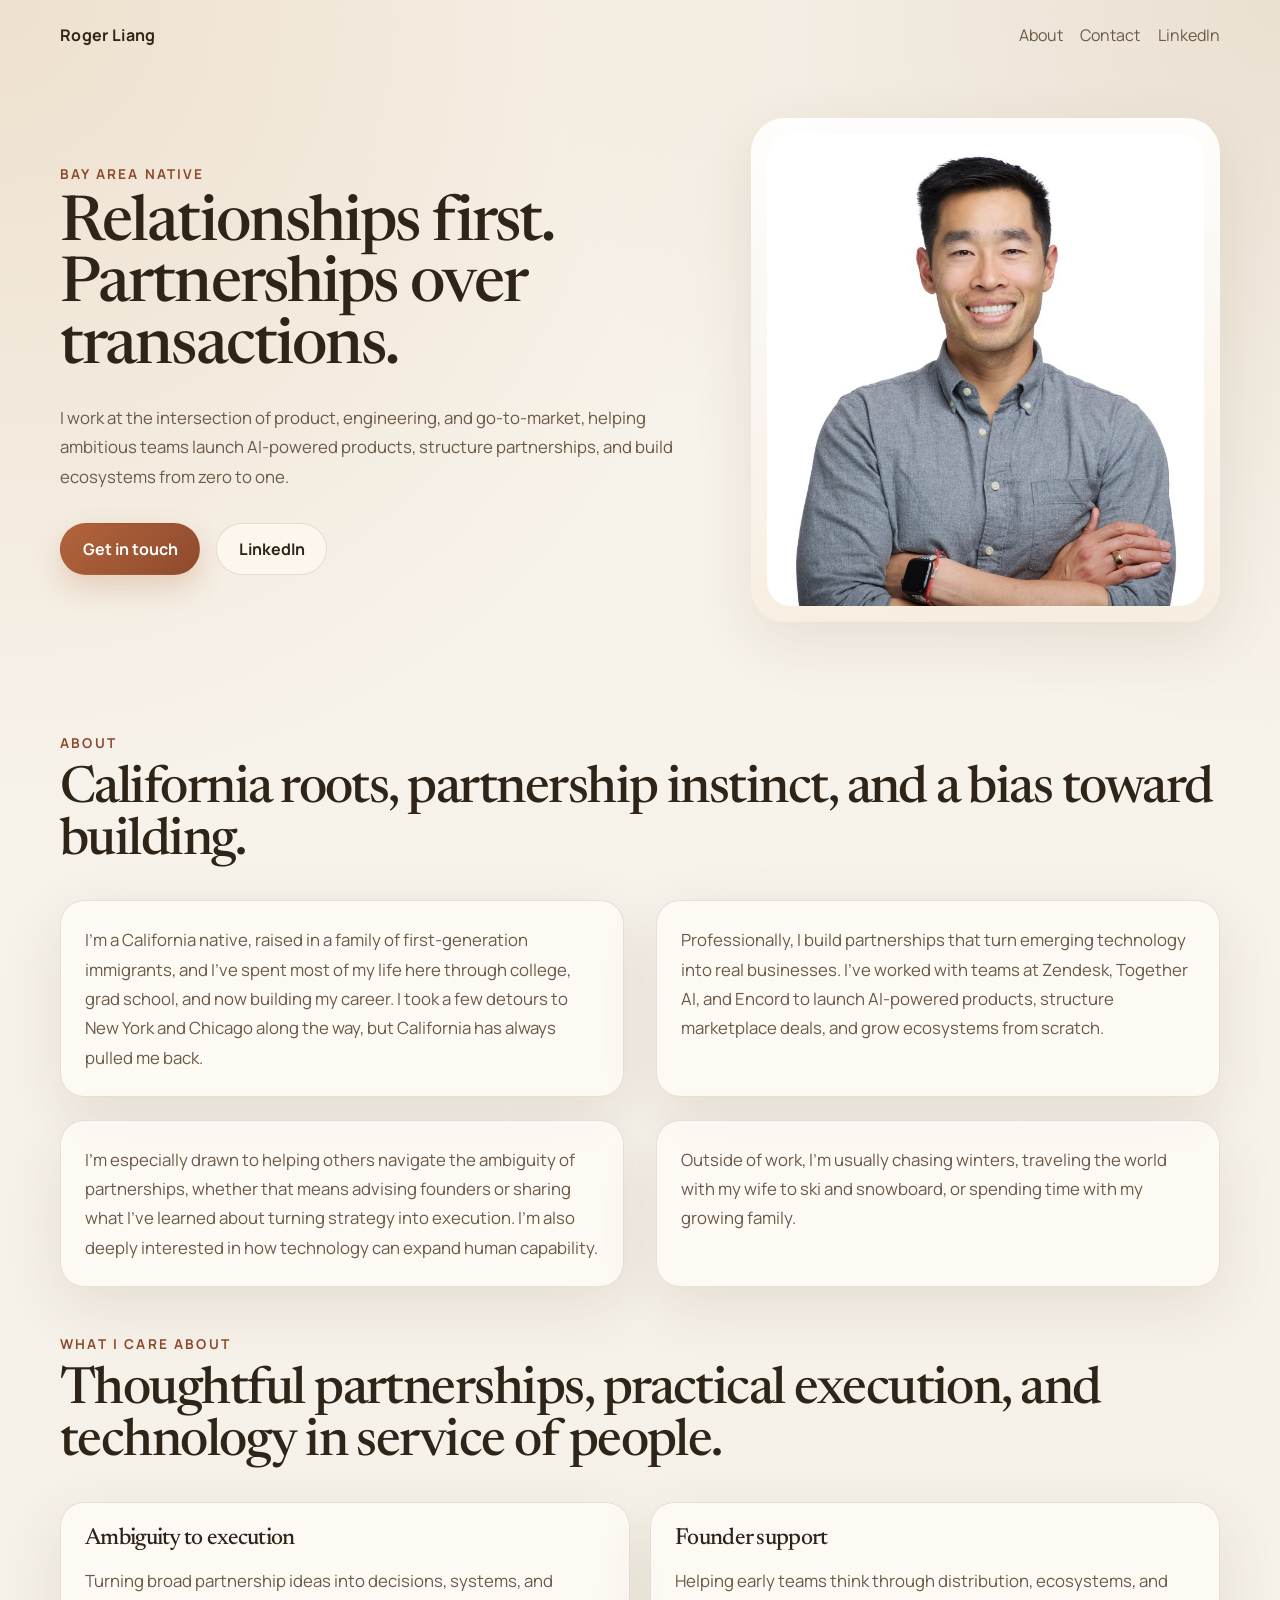
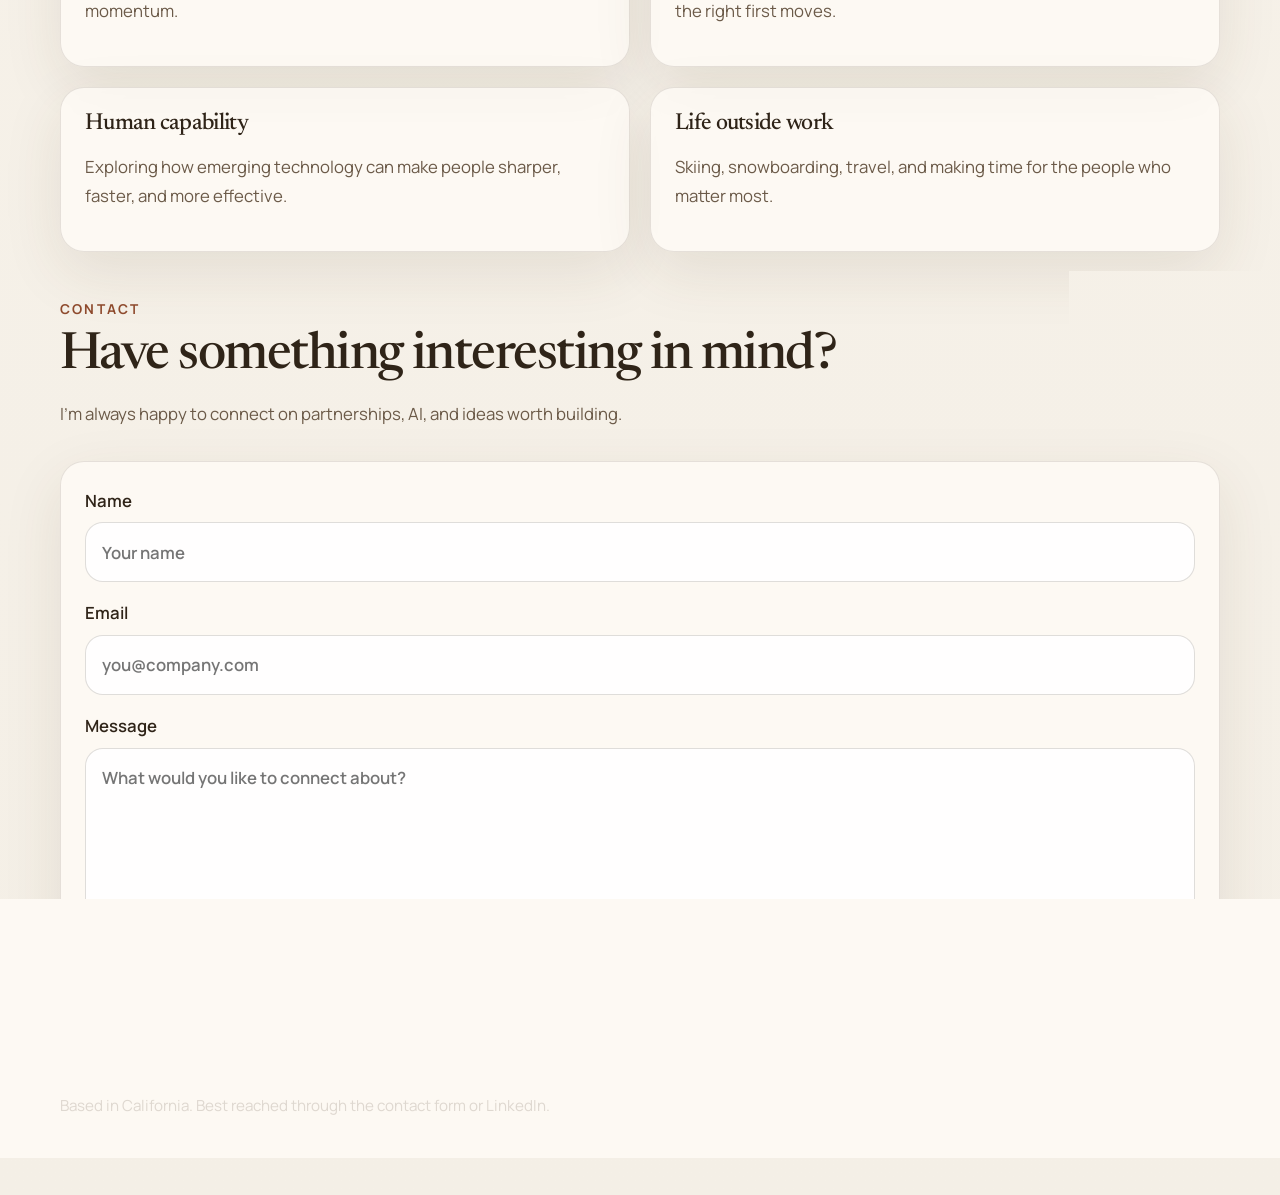
==== index.html @ 847a9113 "Initial personal site" ====
<!DOCTYPE html>
<html lang="en">
  <head>
    <meta charset="UTF-8" />
    <meta name="viewport" content="width=device-width, initial-scale=1.0" />
    <title>Roger Liang | Bay Area Native</title>
    <meta
      name="description"
      content="Roger Liang builds partnerships that turn emerging technology into real businesses."
    />
    <link rel="preconnect" href="https://fonts.googleapis.com" />
    <link rel="preconnect" href="https://fonts.gstatic.com" crossorigin />
    <link
      href="https://fonts.googleapis.com/css2?family=Manrope:wght@400;500;600;700&family=Newsreader:opsz,wght@6..72,400;6..72,500;6..72,600&display=swap"
      rel="stylesheet"
    />
    <link rel="stylesheet" href="./styles.css" />
  </head>
  <body>
    <div class="page-shell">
      <header class="site-header">
        <a class="brand" href="#top">Roger Liang</a>
        <nav class="site-nav" aria-label="Primary">
          <a href="#about">About</a>
          <a href="#contact">Contact</a>
          <a href="https://linkedin.com/in/rogerliang" target="_blank" rel="noreferrer">
            LinkedIn
          </a>
        </nav>
      </header>

      <main id="top">
        <section class="hero">
          <div class="hero-copy">
            <p class="eyebrow">Bay Area Native</p>
            <h1>Relationships first. Partnerships over transactions.</h1>
            <p class="lede">
              I work at the intersection of product, engineering, and go-to-market,
              helping ambitious teams launch AI-powered products, structure partnerships,
              and build ecosystems from zero to one.
            </p>
            <div class="hero-actions">
              <a class="button button-primary" href="#contact">Get in touch</a>
              <a
                class="button button-secondary"
                href="https://linkedin.com/in/rogerliang"
                target="_blank"
                rel="noreferrer"
              >
                LinkedIn
              </a>
            </div>
          </div>

          <figure class="hero-photo">
            <img src="./assets/headshot.jpeg" alt="Portrait of Roger Liang smiling." />
          </figure>
        </section>

        <section class="section section-story" id="about">
          <div class="section-heading">
            <p class="section-label">About</p>
            <h2>California roots, partnership instinct, and a bias toward building.</h2>
          </div>
          <div class="story-grid">
            <p>
              I’m a California native, raised in a family of first-generation immigrants,
              and I’ve spent most of my life here through college, grad school, and now
              building my career. I took a few detours to New York and Chicago along the
              way, but California has always pulled me back.
            </p>
            <p>
              Professionally, I build partnerships that turn emerging technology into real
              businesses. I’ve worked with teams at Zendesk, Together AI, and Encord to
              launch AI-powered products, structure marketplace deals, and grow ecosystems
              from scratch.
            </p>
            <p>
              I’m especially drawn to helping others navigate the ambiguity of partnerships,
              whether that means advising founders or sharing what I’ve learned about
              turning strategy into execution. I’m also deeply interested in how technology
              can expand human capability.
            </p>
            <p>
              Outside of work, I’m usually chasing winters, traveling the world with my
              wife to ski and snowboard, or spending time with my growing family.
            </p>
          </div>
        </section>

        <section class="section section-values">
          <div class="section-heading">
            <p class="section-label">What I Care About</p>
            <h2>Thoughtful partnerships, practical execution, and technology in service of people.</h2>
          </div>

          <div class="values-grid">
            <div class="value-card">
              <h3>Ambiguity to execution</h3>
              <p>Turning broad partnership ideas into decisions, systems, and momentum.</p>
            </div>
            <div class="value-card">
              <h3>Founder support</h3>
              <p>Helping early teams think through distribution, ecosystems, and the right first moves.</p>
            </div>
            <div class="value-card">
              <h3>Human capability</h3>
              <p>Exploring how emerging technology can make people sharper, faster, and more effective.</p>
            </div>
            <div class="value-card">
              <h3>Life outside work</h3>
              <p>Skiing, snowboarding, travel, and making time for the people who matter most.</p>
            </div>
          </div>
        </section>

        <section class="section section-contact" id="contact">
          <div class="section-heading">
            <p class="section-label">Contact</p>
            <h2>Have something interesting in mind?</h2>
            <p class="contact-intro">
              I’m always happy to connect on partnerships, AI, and ideas worth building.
            </p>
          </div>

          <div class="contact-card">
            <p class="form-status" id="form-status" hidden>
              Thanks for reaching out. Your message is on its way.
            </p>
            <form
              action="https://formsubmit.co/roger@rogerliang.com"
              method="POST"
              class="contact-form"
            >
              <input type="hidden" name="_subject" value="New message from rogerliang.com" />
              <input type="hidden" name="_captcha" value="false" />
              <input type="hidden" name="_template" value="table" />
              <input type="hidden" name="_next" value="https://rogerliang.com/?message=sent" />

              <label>
                Name
                <input type="text" name="name" placeholder="Your name" autocomplete="name" required />
              </label>

              <label>
                Email
                <input
                  type="email"
                  name="email"
                  placeholder="you@company.com"
                  autocomplete="email"
                  required
                />
              </label>

              <label>
                Message
                <textarea
                  name="message"
                  rows="6"
                  placeholder="What would you like to connect about?"
                  required
                ></textarea>
              </label>

              <button class="button button-primary button-full" type="submit">
                Send message
              </button>
            </form>
          </div>
        </section>
      </main>

      <footer class="site-footer">
        <p>Based in California. Best reached through the contact form or LinkedIn.</p>
      </footer>
    </div>

    <script>
      const status = document.getElementById("form-status");
      const params = new URLSearchParams(window.location.search);

      if (params.get("message") === "sent" && status) {
        status.hidden = false;
      }
    </script>
  </body>
</html>
---- styles.css ----
:root {
  --bg: #f4efe6;
  --surface: rgba(255, 252, 247, 0.78);
  --surface-strong: #fffaf2;
  --border: rgba(58, 45, 31, 0.12);
  --text: #2f2418;
  --muted: #6b5a48;
  --accent: #b3643c;
  --accent-deep: #8e4a2d;
  --shadow: 0 20px 60px rgba(79, 58, 34, 0.1);
  --radius: 24px;
  --max-width: 1160px;
}

* {
  box-sizing: border-box;
}

html {
  scroll-behavior: smooth;
}

body {
  margin: 0;
  font-family: "Manrope", sans-serif;
  color: var(--text);
  background:
    radial-gradient(circle at top left, rgba(211, 176, 132, 0.28), transparent 26%),
    radial-gradient(circle at top right, rgba(170, 139, 96, 0.18), transparent 24%),
    linear-gradient(180deg, #f8f3eb 0%, var(--bg) 100%);
  min-height: 100vh;
}

img {
  display: block;
  max-width: 100%;
}

a {
  color: inherit;
}

.page-shell {
  width: min(calc(100% - 2rem), var(--max-width));
  margin: 0 auto;
  padding-bottom: 4rem;
}

.site-header {
  display: flex;
  align-items: center;
  justify-content: space-between;
  gap: 1rem;
  padding: 1.5rem 0;
}

.brand,
.site-nav a {
  text-decoration: none;
}

.brand {
  font-weight: 700;
  letter-spacing: 0.02em;
}

.site-nav {
  display: flex;
  flex-wrap: wrap;
  gap: 1.1rem;
  color: var(--muted);
}

.hero,
.section,
.contact-card,
.quote-card,
.value-card {
  animation: rise 700ms ease both;
}

.hero {
  display: grid;
  grid-template-columns: 1.25fr 0.9fr;
  gap: 2.5rem;
  align-items: center;
  padding: 3rem 0 5rem;
}

.eyebrow,
.section-label {
  margin: 0 0 0.75rem;
  color: var(--accent-deep);
  font-size: 0.85rem;
  font-weight: 700;
  letter-spacing: 0.16em;
  text-transform: uppercase;
}

h1,
h2,
h3 {
  margin: 0;
  font-family: "Newsreader", serif;
  font-weight: 500;
  letter-spacing: -0.03em;
}

h1 {
  font-size: clamp(2.7rem, 4.9vw, 4.9rem);
  line-height: 0.98;
  max-width: 13ch;
}

h2 {
  font-size: clamp(2rem, 4vw, 3.25rem);
  line-height: 1.02;
}

h3 {
  font-size: 1.45rem;
  margin-bottom: 0.75rem;
}

.lede,
.story-grid p,
.quote-text,
.value-card p,
.contact-intro,
label,
input,
textarea,
button {
  font-size: 1.05rem;
  line-height: 1.75;
}

.lede {
  max-width: 62ch;
  color: var(--muted);
  margin: 1.5rem 0 0;
}

.hero-actions {
  display: flex;
  flex-wrap: wrap;
  gap: 1rem;
  margin-top: 2rem;
}

.button {
  display: inline-flex;
  align-items: center;
  justify-content: center;
  min-height: 3.25rem;
  padding: 0.85rem 1.35rem;
  border-radius: 999px;
  border: 1px solid transparent;
  text-decoration: none;
  font-weight: 700;
  transition:
    transform 180ms ease,
    background 180ms ease,
    border-color 180ms ease;
}

.button:hover,
.button:focus-visible {
  transform: translateY(-1px);
}

.button-primary {
  color: #fff;
  background: linear-gradient(135deg, var(--accent), var(--accent-deep));
  box-shadow: 0 12px 28px rgba(179, 100, 60, 0.24);
}

.button-secondary {
  border-color: var(--border);
  background: rgba(255, 250, 242, 0.72);
}

.button-full {
  width: 100%;
  cursor: pointer;
}

.hero-photo {
  margin: 0;
  padding: 1rem;
  border-radius: calc(var(--radius) + 10px);
  background: linear-gradient(180deg, rgba(255, 255, 255, 0.9), rgba(247, 237, 224, 0.9));
  box-shadow: var(--shadow);
}

.hero-photo img {
  width: 100%;
  aspect-ratio: 1 / 1.08;
  object-fit: cover;
  border-radius: var(--radius);
}

.section {
  padding: 2rem 0 1rem;
}

.section-heading {
  margin-bottom: 2rem;
}

.section-quote {
  margin: 1rem 0 0;
  font-family: "Newsreader", serif;
  font-size: clamp(1.4rem, 2.5vw, 2rem);
  line-height: 1.3;
  color: var(--accent-deep);
  max-width: 34ch;
}

.story-grid {
  display: grid;
  grid-template-columns: repeat(2, minmax(0, 1fr));
  gap: 1.4rem 2rem;
}

.story-grid p,
.quote-card,
.value-card,
.contact-card {
  margin: 0;
  padding: 1.5rem;
  border: 1px solid var(--border);
  border-radius: var(--radius);
  background: var(--surface);
  backdrop-filter: blur(16px);
  box-shadow: var(--shadow);
}

.story-grid p,
.value-card p,
.contact-intro {
  color: var(--muted);
}

.values-grid {
  display: grid;
  grid-template-columns: repeat(2, minmax(0, 1fr));
  gap: 1.25rem;
}

.section-contact {
  padding-bottom: 0;
}

.contact-card {
  width: 100%;
}

.contact-form {
  display: grid;
  gap: 1rem;
}

.form-status {
  margin: 0 0 1rem;
  padding: 0.9rem 1rem;
  border-radius: 16px;
  background: rgba(183, 222, 194, 0.45);
  border: 1px solid rgba(84, 130, 97, 0.22);
  color: #31553b;
}

label {
  display: grid;
  gap: 0.45rem;
  font-weight: 600;
}

input,
textarea,
button {
  font: inherit;
}

input,
textarea {
  width: 100%;
  border: 1px solid rgba(58, 45, 31, 0.16);
  border-radius: 18px;
  background: rgba(255, 255, 255, 0.85);
  padding: 0.9rem 1rem;
  color: var(--text);
}

input:focus,
textarea:focus {
  outline: 2px solid rgba(179, 100, 60, 0.2);
  border-color: var(--accent);
}

.site-footer {
  padding: 2rem 0 0;
  color: var(--muted);
  font-size: 0.95rem;
}

@keyframes rise {
  from {
    opacity: 0;
    transform: translateY(18px);
  }
  to {
    opacity: 1;
    transform: translateY(0);
  }
}

@media (max-width: 900px) {
  .site-header,
  .hero,
  .story-grid,
  .values-grid {
    grid-template-columns: 1fr;
  }

  .site-header {
    display: grid;
    justify-content: stretch;
  }

  .hero {
    padding-top: 1.5rem;
  }
}

@media (max-width: 640px) {
  .page-shell {
    width: min(calc(100% - 1.25rem), var(--max-width));
  }

  .site-nav {
    gap: 0.85rem;
    font-size: 0.95rem;
  }

  h1 {
    max-width: 11ch;
  }

  .story-grid p,
  .value-card,
  .contact-card {
    padding: 1.15rem;
  }
}
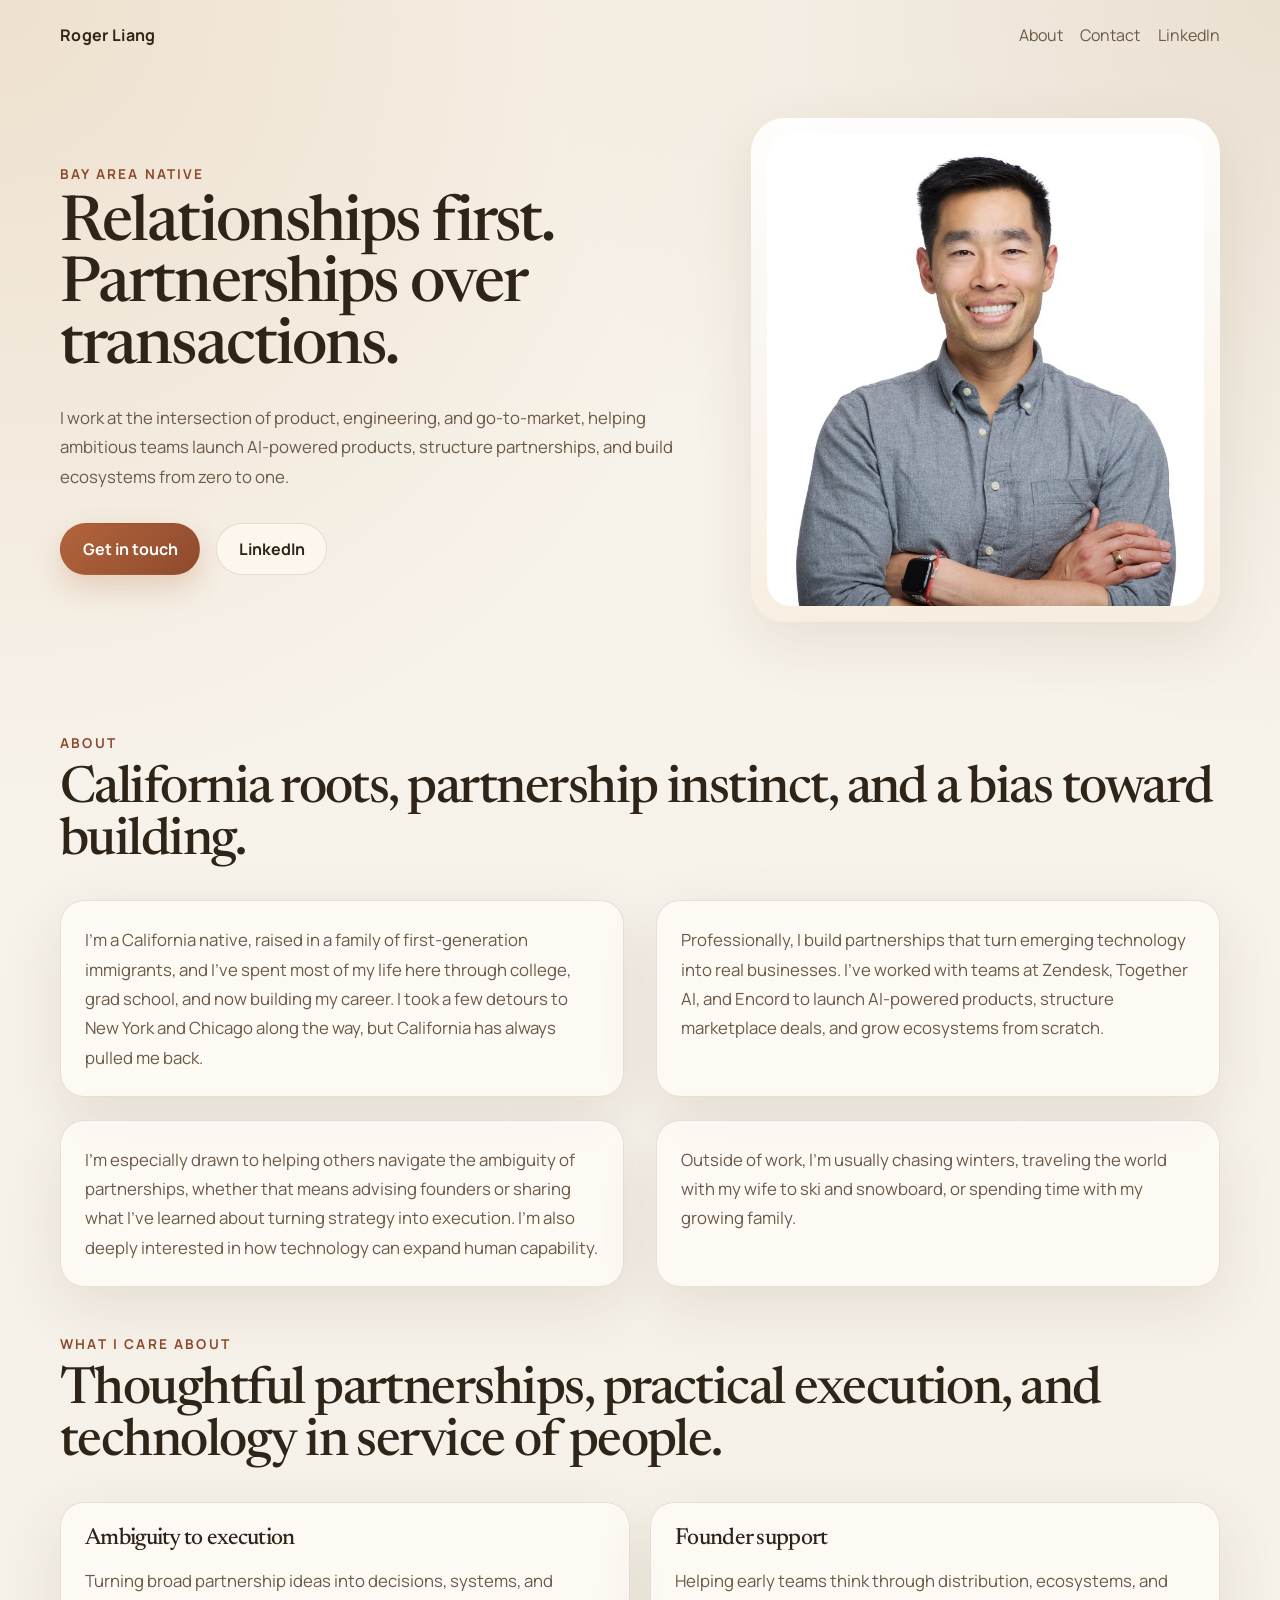
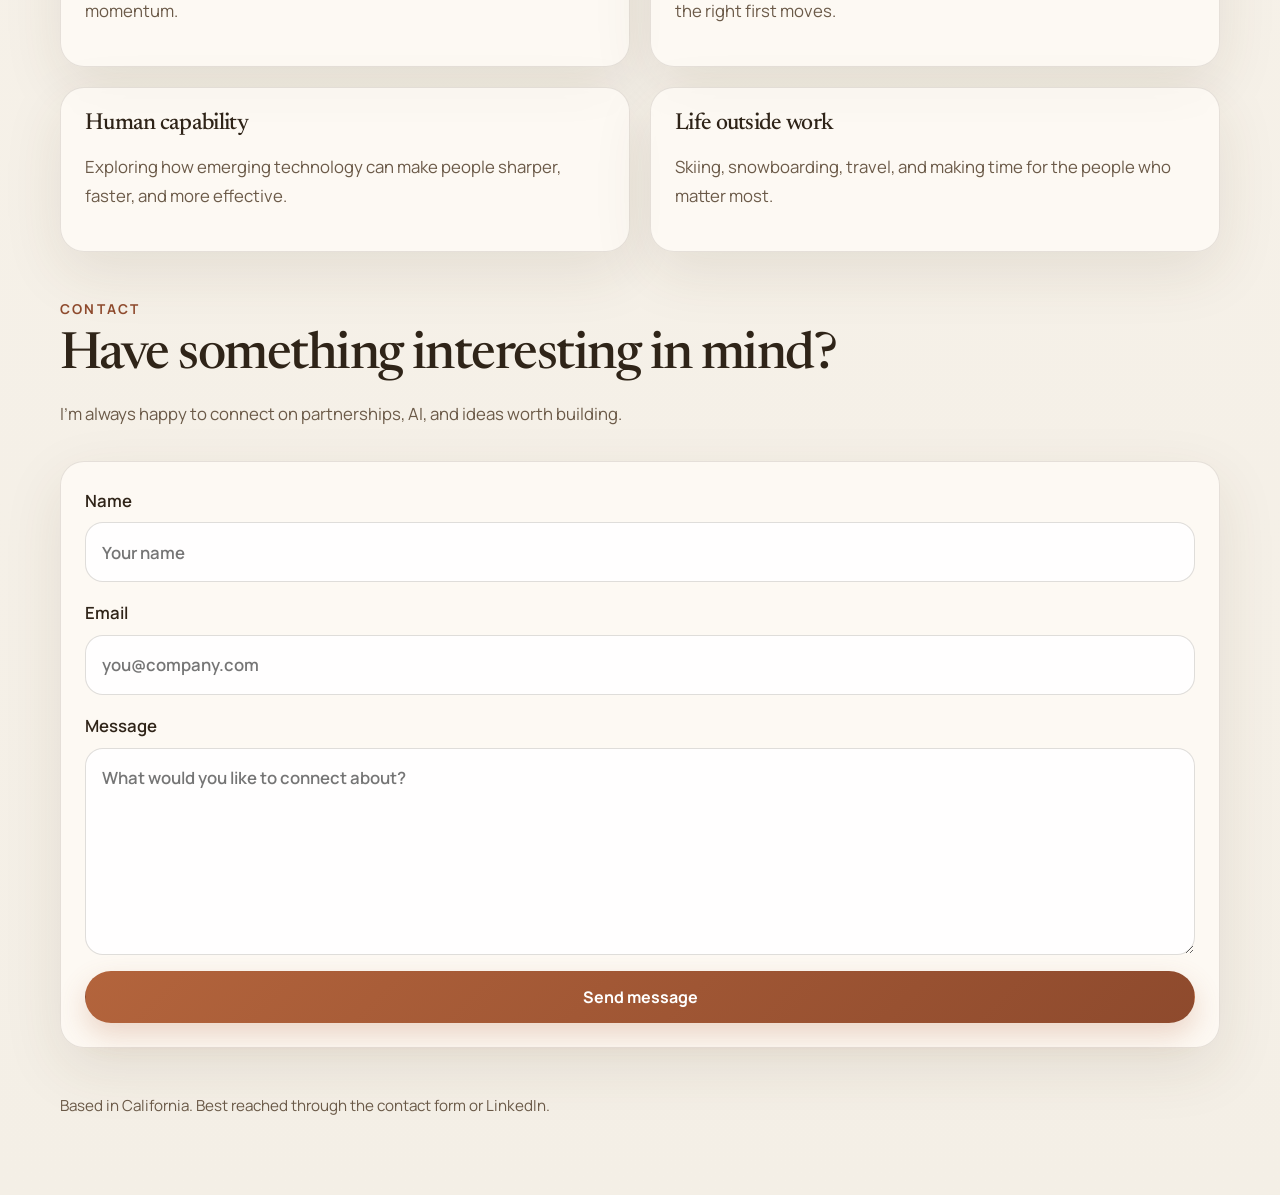
==== commit 8081361b: "Add favicon" ====
--- a/index.html
+++ b/index.html
@@ -8,6 +8,8 @@
       name="description"
       content="Roger Liang builds partnerships that turn emerging technology into real businesses."
     />
+    <link rel="icon" type="image/svg+xml" href="./assets/favicon.svg" />
+    <link rel="shortcut icon" href="./assets/favicon.svg" />
     <link rel="preconnect" href="https://fonts.googleapis.com" />
     <link rel="preconnect" href="https://fonts.gstatic.com" crossorigin />
     <link
